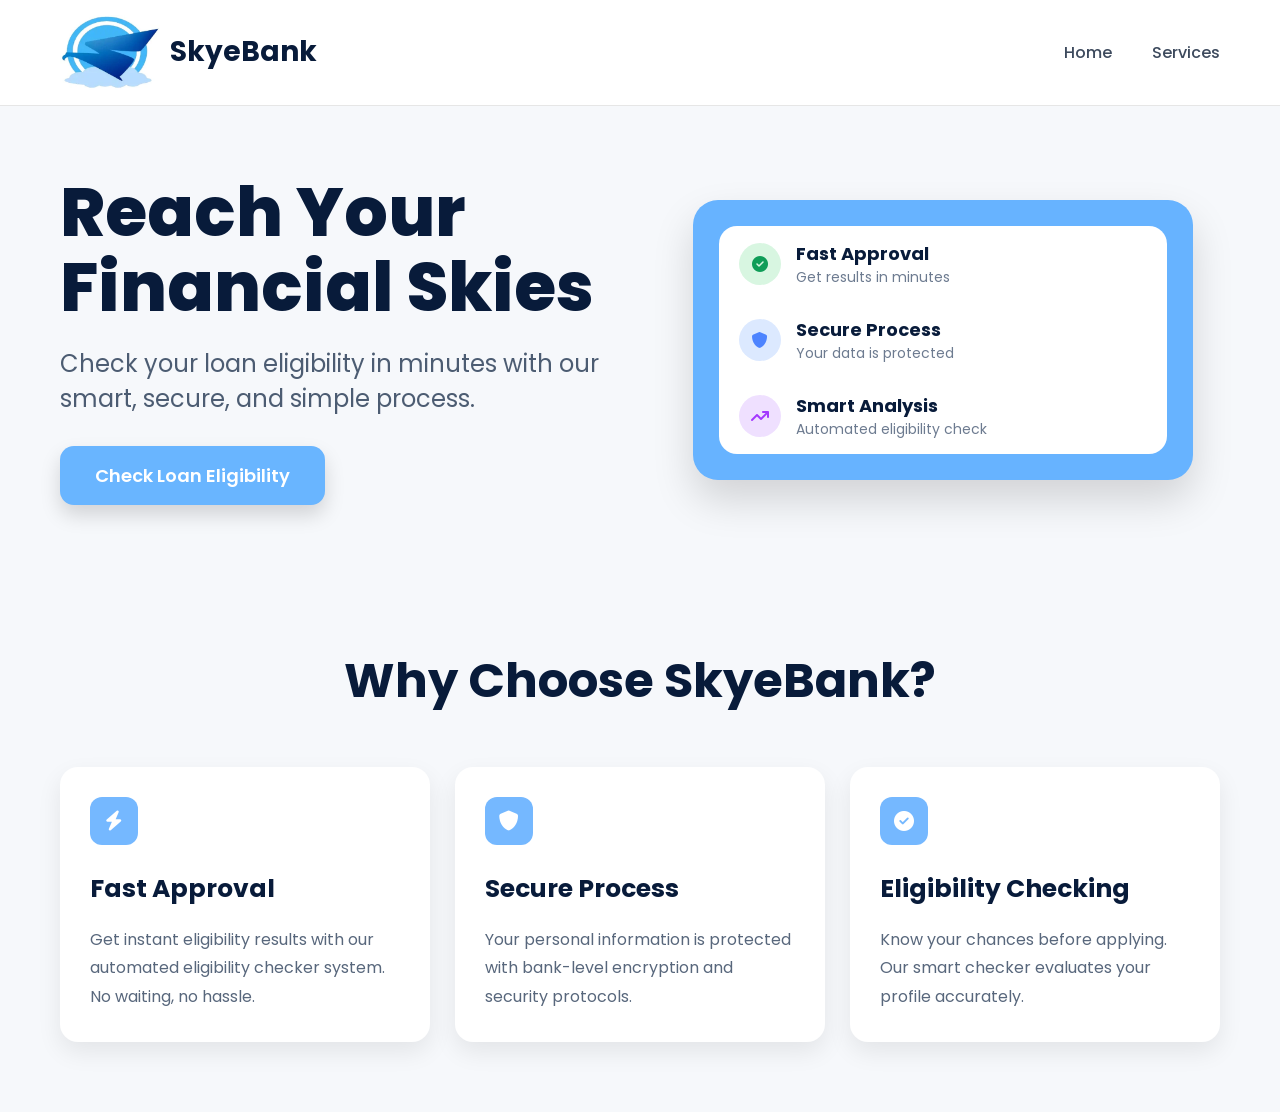
==== index.html @ 3ec3d8d0 "Intial Progress" ====
<!DOCTYPE html>
<html lang="en">
<head>
<meta charset="UTF-8">
<meta name="viewport" content="width=device-width, initial-scale=1.0">
<title>SkyeBank</title>

<link rel="stylesheet" href="style.css">

<!-- Google Font -->
<link href="https://fonts.googleapis.com/css2?family=Poppins:wght@300;400;500;600;700;800&display=swap" rel="stylesheet">

<!-- Font Awesome Icons -->
<link rel="stylesheet"
href="https://cdnjs.cloudflare.com/ajax/libs/font-awesome/6.5.1/css/all.min.css">

</head>
<body>

<!-- Navbar -->
<header>
    <nav class="navbar">
        <div class="logo">
            <img src="./images/SkyeBank Logo copy.webp" alt="SkyeBank Logo">
            <h2>SkyeBank</h2>
        </div>

        <ul class="nav-links">
            <li><a href="#">Home</a></li>
            <li><a href="#">Services</a></li>
        </ul>
    </nav>
</header>

<!-- Hero Section -->
<section class="hero">

    <div class="hero-content">
        <h1>
            Reach Your <br>
            Financial Skies
        </h1>

        <p>
            Check your loan eligibility in minutes with our smart,
            secure, and simple process.
        </p>

        <button id="checkBtn">
            Check Loan Eligibility
        </button>
    </div>

    <div class="hero-card">

        <div class="info-box">

            <div class="info-item">
                <div class="icon success">
                    <i class="fa-solid fa-circle-check"></i>
                </div>

                <div>
                    <h4>Fast Approval</h4>
                    <p>Get results in minutes</p>
                </div>
            </div>

            <div class="info-item">
                <div class="icon secure">
                    <i class="fa-solid fa-shield"></i>
                </div>

                <div>
                    <h4>Secure Process</h4>
                    <p>Your data is protected</p>
                </div>
            </div>

            <div class="info-item">
                <div class="icon analysis">
                    <i class="fa-solid fa-arrow-trend-up"></i>
                </div>

                <div>
                    <h4>Smart Analysis</h4>
                    <p>Automated eligibility check</p>
                </div>
            </div>

        </div>
    </div>

</section>

<!-- Why Choose Section -->
<section class="features">

    <h2>Why Choose SkyeBank?</h2>

    <div class="feature-container">

        <div class="feature-card">

            <div class="feature-icon">
                <i class="fa-solid fa-bolt"></i>
            </div>

            <h3>Fast Approval</h3>

            <p>
                Get instant eligibility results with our automated
                eligibility checker system. No waiting, no hassle.
            </p>

        </div>

        <div class="feature-card">

            <div class="feature-icon">
                <i class="fa-solid fa-shield"></i>
            </div>

            <h3>Secure Process</h3>

            <p>
                Your personal information is protected with bank-level
                encryption and security protocols.
            </p>

        </div>

        <div class="feature-card">

            <div class="feature-icon">
                <i class="fa-solid fa-circle-check"></i>
            </div>

            <h3>Eligibility Checking</h3>

            <p>
                Know your chances before applying. Our smart checker
                evaluates your profile accurately.
            </p>

        </div>

    </div>

</section>

<script src="script.js"></script>

</body>
</html>
---- style.css ----
*{
    margin:0;
    padding:0;
    box-sizing:border-box;
    font-family:'Poppins', sans-serif;
}

body{
    background:#f6f8fb;
    color:#081b3a;
}

/* NAVBAR */

.navbar{
    display:flex;
    justify-content:space-between;
    align-items:center;
    padding:15px 60px;
    background:white;
    border-bottom:1px solid #e6e6e6;
}

.logo{
    display:flex;
    align-items:center;
    gap:10px;
}

.logo img{
    width:100px;
}

.logo h2{
    font-size:28px;
    font-weight:700;
}

.nav-links{
    display:flex;
    gap:40px;
    list-style:none;
}

.nav-links a{
    text-decoration:none;
    color:#3d4a5d;
    font-weight:500;
}

.nav-links a:hover{
    color:#4da3ff;
}

/* HERO */

.hero{
    max-width:1200px;
    margin:auto;
    padding:70px 20px;
    display:flex;
    justify-content:space-between;
    align-items:center;
    gap:50px;
}

.hero-content{
    flex:1;
}

.hero-content h1{
    font-size:68px;
    line-height:1.1;
    font-weight:800;
    margin-bottom:20px;
}

.hero-content p{
    font-size:24px;
    color:#4c5c72;
    max-width:650px;
    margin-bottom:30px;
}

.hero-content button{
    border:none;
    background:#69b5ff;
    color:white;
    padding:16px 35px;
    border-radius:14px;
    font-size:18px;
    font-weight:600;
    cursor:pointer;
    box-shadow:0 10px 20px rgba(0,0,0,.15);
    transition:.3s;
}

.hero-content button:hover{
    transform:translateY(-3px);
    background:#4ca3ff;
}

/* RIGHT CARD */

.hero-card{
    flex:1;
    display:flex;
    justify-content:center;
}

.info-box{
    width:100%;
    max-width:500px;
    background:#67b3ff;
    padding:26px;
    border-radius:25px;
    box-shadow:0 20px 40px rgba(0,0,0,.15);
}

.info-box > div{
    background:white;
}

.info-item{
    display:flex;
    align-items:center;
    gap:15px;
    background:white;
    padding:14px 20px;
}

.info-item:first-child{
    border-radius:18px 18px 0 0;
}

.info-item:last-child{
    border-radius:0 0 18px 18px;
}

.icon{
    width:42px;
    height:42px;
    border-radius:50%;
    display:flex;
    justify-content:center;
    align-items:center;
}

.success{
    background:#d8f6e1;
    color:#0f9d58;
}

.secure{
    background:#dce9ff;
    color:#4d84ff;
}

.analysis{
    background:#efe0ff;
    color:#a337ff;
}

.info-item h4{
    font-size:18px;
}

.info-item p{
    color:#6d7b90;
    font-size:14px;
}

/* FEATURES */

.features{
    padding:70px 20px;
    max-width:1200px;
    margin:auto;
}

.features h2{
    text-align:center;
    font-size:48px;
    margin-bottom:50px;
}

.feature-container{
    display:grid;
    grid-template-columns:repeat(3,1fr);
    gap:25px;
}

.feature-card{
    background:white;
    padding:30px;
    border-radius:18px;
    box-shadow:0 10px 25px rgba(0,0,0,.08);
    transition:.3s;
}

.feature-card:hover{
    transform:translateY(-8px);
}

.feature-icon{
    width:48px;
    height:48px;
    border-radius:12px;
    background:#75b8ff;
    color:white;
    display:flex;
    justify-content:center;
    align-items:center;
    font-size:20px;
    margin-bottom:25px;
}

.feature-card h3{
    margin-bottom:18px;
    font-size:25px;
}

.feature-card p{
    line-height:1.8;
    color:#58677c;
}

/* RESPONSIVE */

@media(max-width:992px){

    .hero{
        flex-direction:column;
        text-align:center;
    }

    .hero-content h1{
        font-size:55px;
    }

    .feature-container{
        grid-template-columns:1fr;
    }
}

@media(max-width:768px){

    .navbar{
        padding:15px 20px;
    }

    .hero-content h1{
        font-size:42px;
    }

    .hero-content p{
        font-size:18px;
    }

    .features h2{
        font-size:34px;
    }
}
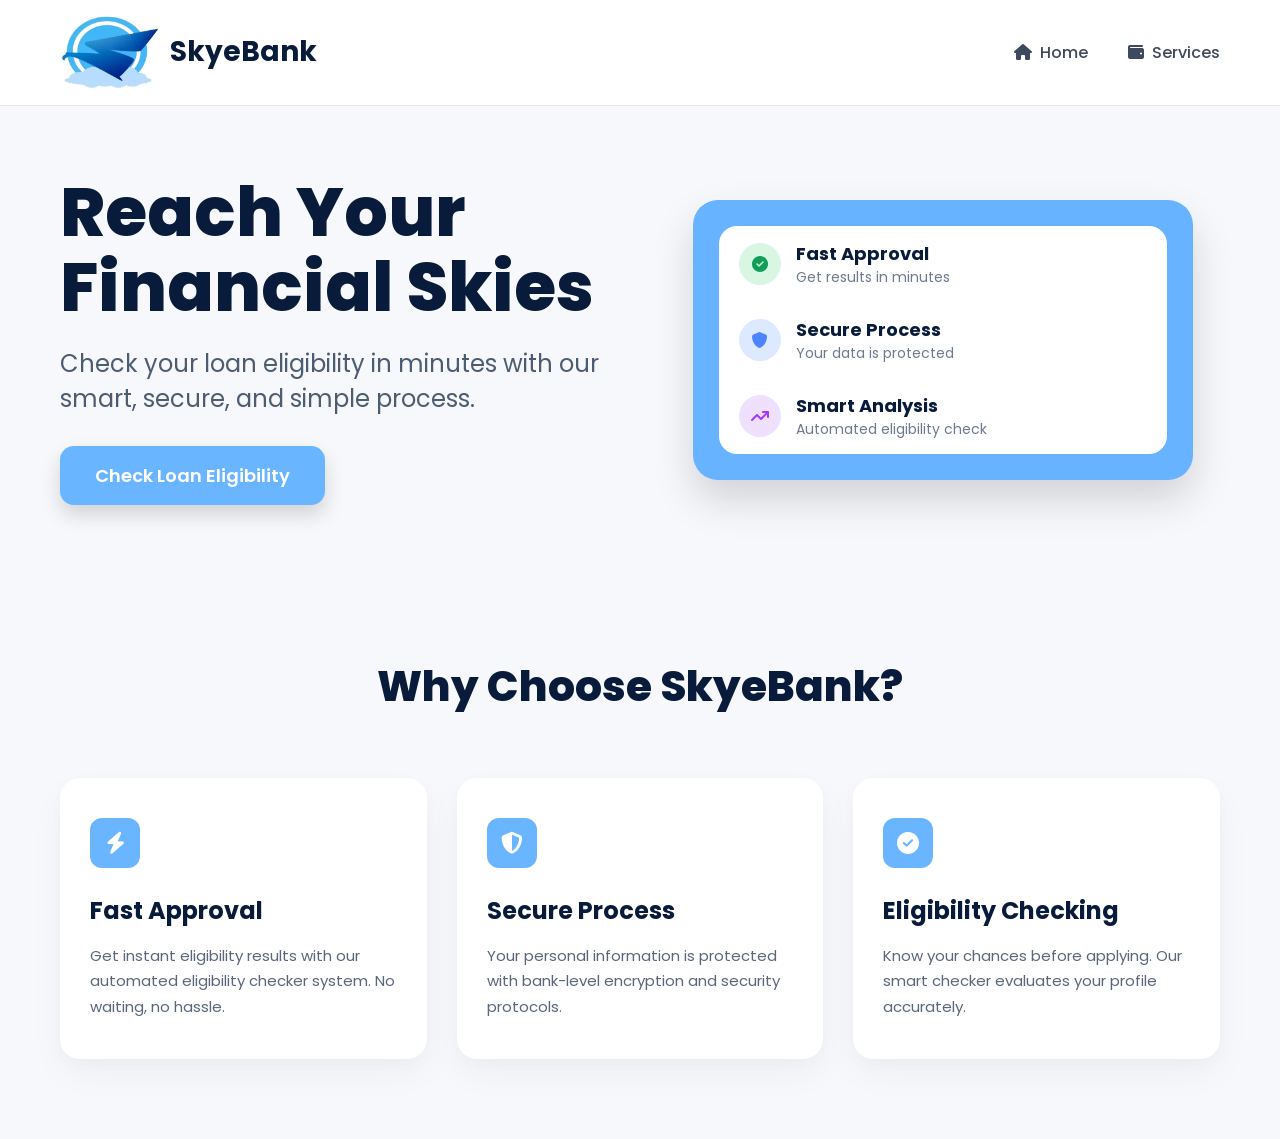
==== commit e3c6fae0: "frontend UI/UX home landing page and services" ====
--- a/index.html
+++ b/index.html
@@ -1,155 +1,119 @@
 <!DOCTYPE html>
 <html lang="en">
 <head>
-<meta charset="UTF-8">
-<meta name="viewport" content="width=device-width, initial-scale=1.0">
-<title>SkyeBank</title>
+    <meta charset="UTF-8">
+    <meta name="viewport" content="width=device-width, initial-scale=1.0">
+    <title>SkyeBank - Home</title>
 
-<link rel="stylesheet" href="style.css">
-
-<!-- Google Font -->
-<link href="https://fonts.googleapis.com/css2?family=Poppins:wght@300;400;500;600;700;800&display=swap" rel="stylesheet">
-
-<!-- Font Awesome Icons -->
-<link rel="stylesheet"
-href="https://cdnjs.cloudflare.com/ajax/libs/font-awesome/6.5.1/css/all.min.css">
-
+    <link rel="stylesheet" href="style.css">
+    <link href="https://fonts.googleapis.com/css2?family=Poppins:wght@300;400;500;600;700;800&display=swap" rel="stylesheet">
+    <link rel="stylesheet" href="https://cdnjs.cloudflare.com/ajax/libs/font-awesome/6.5.1/css/all.min.css">
 </head>
 <body>
 
-<!-- Navbar -->
-<header>
-    <nav class="navbar">
-        <div class="logo">
-            <img src="./images/SkyeBank Logo copy.webp" alt="SkyeBank Logo">
-            <h2>SkyeBank</h2>
+    <header>
+        <nav class="navbar">
+            <div class="logo">
+                <img src="./images/SkyeBank Logo copy.webp" alt="SkyeBank Logo">
+                <h2>SkyeBank</h2>
+            </div>
+           <ul class="nav-links">
+        <!-- Home Icon (fa-house) -->
+        <li><a href="index.html"><i class="fa-solid fa-house"></i>Home</a></li>
+    
+        <!-- Services/Banking Icon (fa-wallet or fa-briefcase) -->
+         <li><a href="services.html"><i class="fa-solid fa-wallet"></i>Services</a></li>
+        </ul>
+        </nav>
+    </header>
+
+    <section class="hero">
+        <div class="hero-content">
+            <h1>
+                Reach Your <br>
+                Financial Skies
+            </h1>
+            <p>
+                Check your loan eligibility in minutes with our smart, secure, and simple process.
+            </p>
+            <a href="services.html" class="hero-btn">
+                Check Loan Eligibility
+            </a>
         </div>
 
-        <ul class="nav-links">
-            <li><a href="#">Home</a></li>
-            <li><a href="#">Services</a></li>
-        </ul>
-    </nav>
-</header>
-
-<!-- Hero Section -->
-<section class="hero">
-
-    <div class="hero-content">
-        <h1>
-            Reach Your <br>
-            Financial Skies
-        </h1>
-
-        <p>
-            Check your loan eligibility in minutes with our smart,
-            secure, and simple process.
-        </p>
-
-        <button id="checkBtn">
-            Check Loan Eligibility
-        </button>
-    </div>
-
-    <div class="hero-card">
-
-        <div class="info-box">
-
-            <div class="info-item">
-                <div class="icon success">
-                    <i class="fa-solid fa-circle-check"></i>
+        <div class="hero-card">
+            <div class="info-box">
+                <div class="info-item">
+                    <div class="icon success">
+                        <i class="fa-solid fa-circle-check"></i>
+                    </div>
+                    <div>
+                        <h4>Fast Approval</h4>
+                        <p>Get results in minutes</p>
+                    </div>
                 </div>
 
-                <div>
-                    <h4>Fast Approval</h4>
-                    <p>Get results in minutes</p>
+                <div class="info-item">
+                    <div class="icon secure">
+                        <i class="fa-solid fa-shield"></i>
+                    </div>
+                    <div>
+                        <h4>Secure Process</h4>
+                        <p>Your data is protected</p>
+                    </div>
+                </div>
+
+                <div class="info-item">
+                    <div class="icon analysis">
+                        <i class="fa-solid fa-arrow-trend-up"></i>
+                    </div>
+                    <div>
+                        <h4>Smart Analysis</h4>
+                        <p>Automated eligibility check</p>
+                    </div>
                 </div>
             </div>
+        </div>
+    </section>
 
-            <div class="info-item">
-                <div class="icon secure">
-                    <i class="fa-solid fa-shield"></i>
-                </div>
-
-                <div>
-                    <h4>Secure Process</h4>
-                    <p>Your data is protected</p>
-                </div>
-            </div>
-
-            <div class="info-item">
-                <div class="icon analysis">
-                    <i class="fa-solid fa-arrow-trend-up"></i>
-                </div>
-
-                <div>
-                    <h4>Smart Analysis</h4>
-                    <p>Automated eligibility check</p>
-                </div>
-            </div>
-
-        </div>
-    </div>
-
-</section>
-
-<!-- Why Choose Section -->
-<section class="features">
-
+   <section class="features">
     <h2>Why Choose SkyeBank?</h2>
 
     <div class="feature-container">
-
         <div class="feature-card">
-
             <div class="feature-icon">
                 <i class="fa-solid fa-bolt"></i>
             </div>
-
             <h3>Fast Approval</h3>
-
             <p>
-                Get instant eligibility results with our automated
-                eligibility checker system. No waiting, no hassle.
+                Get instant eligibility results with our automated eligibility checker system. 
+                No waiting, no hassle.
             </p>
-
         </div>
 
         <div class="feature-card">
-
             <div class="feature-icon">
-                <i class="fa-solid fa-shield"></i>
+                <i class="fa-solid fa-shield-halved"></i>
             </div>
-
             <h3>Secure Process</h3>
-
             <p>
-                Your personal information is protected with bank-level
-                encryption and security protocols.
+                Your personal information is protected with bank-level encryption and 
+                security protocols.
             </p>
-
         </div>
 
         <div class="feature-card">
-
             <div class="feature-icon">
                 <i class="fa-solid fa-circle-check"></i>
             </div>
-
             <h3>Eligibility Checking</h3>
-
             <p>
-                Know your chances before applying. Our smart checker
-                evaluates your profile accurately.
+                Know your chances before applying. Our smart checker evaluates your profile accurately.
             </p>
-
         </div>
-
     </div>
-
 </section>
 
-<script src="script.js"></script>
-
+    <script src="script.js"></script>
 </body>
 </html>
--- a/style.css
+++ b/style.css
@@ -1,263 +1,329 @@
-*{
-    margin:0;
-    padding:0;
-    box-sizing:border-box;
-    font-family:'Poppins', sans-serif;
-}
-
-body{
-    background:#f6f8fb;
-    color:#081b3a;
+* {
+    margin: 0;
+    padding: 0;
+    box-sizing: border-box;
+    font-family: 'Poppins', sans-serif;
+}
+
+body {
+    background: #f6f8fb;
+    color: #081b3a;
+}
+
+html {
+    scroll-behavior: smooth;
 }
 
 /* NAVBAR */
-
-.navbar{
-    display:flex;
-    justify-content:space-between;
-    align-items:center;
-    padding:15px 60px;
-    background:white;
-    border-bottom:1px solid #e6e6e6;
-}
-
-.logo{
-    display:flex;
-    align-items:center;
-    gap:10px;
-}
-
-.logo img{
-    width:100px;
-}
-
-.logo h2{
-    font-size:28px;
-    font-weight:700;
-}
-
-.nav-links{
-    display:flex;
-    gap:40px;
-    list-style:none;
-}
-
-.nav-links a{
-    text-decoration:none;
-    color:#3d4a5d;
-    font-weight:500;
-}
-
-.nav-links a:hover{
-    color:#4da3ff;
+.navbar {
+    display: flex;
+    justify-content: space-between;
+    align-items: center;
+    padding: 15px 60px;
+    background: white;
+    border-bottom: 1px solid #e6e6e6;
+}
+
+.logo {
+    display: flex;
+    align-items: center;
+    gap: 10px;
+}
+
+.logo img {
+    width: 100px;
+}
+
+.logo h2 {
+    font-size: 28px;
+    font-weight: 700;
+}
+
+.nav-links {
+    display: flex;
+    gap: 40px;
+    list-style: none;
+}
+
+.nav-links a {
+    text-decoration: none;
+    color: #3d4a5d;
+    font-weight: 500;
+}
+
+.nav-links a:hover {
+    color: #4da3ff;
+}
+
+/* Add space between navbar icons and text */
+.nav-links a i {
+    margin-right: 8px; /* Pushes the text away from the icon slightly */
+    font-size: 16px;   /* Matches the icon size to your font nicely */
+    transition: 0.3s;  /* Keeps the smooth hover effect you built */
 }
 
 /* HERO */
-
-.hero{
-    max-width:1200px;
-    margin:auto;
-    padding:70px 20px;
-    display:flex;
-    justify-content:space-between;
-    align-items:center;
-    gap:50px;
-}
-
-.hero-content{
-    flex:1;
-}
-
-.hero-content h1{
-    font-size:68px;
-    line-height:1.1;
-    font-weight:800;
-    margin-bottom:20px;
-}
-
-.hero-content p{
-    font-size:24px;
-    color:#4c5c72;
-    max-width:650px;
-    margin-bottom:30px;
-}
-
-.hero-content button{
-    border:none;
-    background:#69b5ff;
-    color:white;
-    padding:16px 35px;
-    border-radius:14px;
-    font-size:18px;
-    font-weight:600;
-    cursor:pointer;
-    box-shadow:0 10px 20px rgba(0,0,0,.15);
-    transition:.3s;
-}
-
-.hero-content button:hover{
-    transform:translateY(-3px);
-    background:#4ca3ff;
+.hero {
+    max-width: 1200px;
+    margin: auto;
+    padding: 70px 20px;
+    display: flex;
+    justify-content: space-between;
+    align-items: center;
+    gap: 50px;
+}
+
+.hero-content {
+    flex: 1;
+}
+
+.hero-content h1 {
+    font-size: 68px;
+    line-height: 1.1;
+    font-weight: 800;
+    margin-bottom: 20px;
+}
+
+.hero-content p {
+    font-size: 24px;
+    color: #4c5c72;
+    max-width: 650px;
+    margin-bottom: 30px;
+}
+
+.hero-content .hero-btn {
+    display: inline-block;
+    border: none;
+    background: #69b5ff;
+    color: white;
+    padding: 16px 35px;
+    border-radius: 14px;
+    font-size: 18px;
+    font-weight: 600;
+    cursor: pointer;
+    text-decoration: none;
+    box-shadow: 0 10px 20px rgba(0,0,0,.15);
+    transition: .3s;
+}
+
+.hero-content .hero-btn:hover {
+    transform: translateY(-3px);
+    background: #4ca3ff;
 }
 
 /* RIGHT CARD */
-
-.hero-card{
-    flex:1;
-    display:flex;
-    justify-content:center;
-}
-
-.info-box{
-    width:100%;
-    max-width:500px;
-    background:#67b3ff;
-    padding:26px;
-    border-radius:25px;
-    box-shadow:0 20px 40px rgba(0,0,0,.15);
-}
-
-.info-box > div{
-    background:white;
-}
-
-.info-item{
-    display:flex;
-    align-items:center;
-    gap:15px;
-    background:white;
-    padding:14px 20px;
-}
-
-.info-item:first-child{
-    border-radius:18px 18px 0 0;
-}
-
-.info-item:last-child{
-    border-radius:0 0 18px 18px;
-}
-
-.icon{
-    width:42px;
-    height:42px;
-    border-radius:50%;
-    display:flex;
-    justify-content:center;
-    align-items:center;
-}
-
-.success{
-    background:#d8f6e1;
-    color:#0f9d58;
-}
-
-.secure{
-    background:#dce9ff;
-    color:#4d84ff;
-}
-
-.analysis{
-    background:#efe0ff;
-    color:#a337ff;
-}
-
-.info-item h4{
-    font-size:18px;
-}
-
-.info-item p{
-    color:#6d7b90;
-    font-size:14px;
-}
-
-/* FEATURES */
-
-.features{
-    padding:70px 20px;
-    max-width:1200px;
-    margin:auto;
-}
-
-.features h2{
-    text-align:center;
-    font-size:48px;
-    margin-bottom:50px;
-}
-
-.feature-container{
-    display:grid;
-    grid-template-columns:repeat(3,1fr);
-    gap:25px;
-}
-
-.feature-card{
-    background:white;
-    padding:30px;
-    border-radius:18px;
-    box-shadow:0 10px 25px rgba(0,0,0,.08);
-    transition:.3s;
-}
-
-.feature-card:hover{
-    transform:translateY(-8px);
-}
-
-.feature-icon{
-    width:48px;
-    height:48px;
-    border-radius:12px;
-    background:#75b8ff;
-    color:white;
-    display:flex;
-    justify-content:center;
-    align-items:center;
-    font-size:20px;
-    margin-bottom:25px;
-}
-
-.feature-card h3{
-    margin-bottom:18px;
-    font-size:25px;
-}
-
-.feature-card p{
-    line-height:1.8;
-    color:#58677c;
+.hero-card {
+    flex: 1;
+    display: flex;
+    justify-content: center;
+}
+
+.info-box {
+    width: 100%;
+    max-width: 500px;
+    background: #67b3ff;
+    padding: 26px;
+    border-radius: 25px;
+    box-shadow: 0 20px 40px rgba(0,0,0,.15);
+}
+
+.info-box > div {
+    background: white;
+}
+
+.info-item {
+    display: flex;
+    align-items: center;
+    gap: 15px;
+    background: white;
+    padding: 14px 20px;
+}
+
+.info-item:first-child {
+    border-radius: 18px 18px 0 0;
+}
+
+.info-item:last-child {
+    border-radius: 0 0 18px 18px;
+}
+
+.icon {
+    width: 42px;
+    height: 42px;
+    border-radius: 50%;
+    display: flex;
+    justify-content: center;
+    align-items: center;
+}
+
+.success {
+    background: #d8f6e1;
+    color: #0f9d58;
+}
+
+.secure {
+    background: #dce9ff;
+    color: #4d84ff;
+}
+
+.analysis {
+    background: #efe0ff;
+    color: #a337ff;
+}
+
+.info-item h4 {
+    font-size: 18px;
+}
+
+.info-item p {
+    color: #6d7b90;
+    font-size: 14px;
+}
+
+/* Subtle lifted effect when the user hovers over a card */
+.feature-card:hover {
+    transform: translateY(-6px);
+    box-shadow: 0 20px 40px rgba(0, 0, 0, 0.08);
+}
+
+.feature-icon {
+    width: 50px;
+    height: 50px;
+    border-radius: 12px;
+    background: #69b5ff; /* Matches your hero button color */
+    color: #ffffff;
+    display: flex;
+    justify-content: center;
+    align-items: center;
+    font-size: 22px;
+    margin-bottom: 25px;
+}
+
+.feature-card h3 {
+    font-size: 24px;
+    font-weight: 700;
+    color: #081b3a;
+    margin-bottom: 15px;
+}
+
+.feature-card p {
+    font-size: 15px;
+    line-height: 1.7;
+    color: #58677c;
+}
+
+/* Responsive design adjustments for smaller screens */
+@media (max-width: 992px) {
+    .feature-container {
+        grid-template-columns: 1fr;
+        gap: 25px;
+    }
+    
+    .features h2 {
+        font-size: 34px;
+        margin-bottom: 40px;
+    }
 }
 
 /* RESPONSIVE */
-
-@media(max-width:992px){
-
-    .hero{
-        flex-direction:column;
-        text-align:center;
-    }
-
-    .hero-content h1{
-        font-size:55px;
-    }
-
-    .feature-container{
-        grid-template-columns:1fr;
-    }
-}
-
-@media(max-width:768px){
-
-    .navbar{
-        padding:15px 20px;
-    }
-
-    .hero-content h1{
-        font-size:42px;
-    }
-
-    .hero-content p{
-        font-size:18px;
-    }
-
-    .features h2{
-        font-size:34px;
+@media(max-width: 992px) {
+    .hero {
+        flex-direction: column;
+        text-align: center;
+    }
+    .hero-content h1 {
+        font-size: 55px;
+    }
+    .feature-container {
+        grid-template-columns: 1fr;
+    }
+}
+
+@media(max-width: 768px) {
+    .navbar {
+        padding: 15px 20px;
+    }
+    .hero-content h1 {
+        font-size: 42px;
+    }
+    .hero-content p {
+        font-size: 18px;
+    }
+    .features h2 {
+        font-size: 34px;
+    }
+}
+
+/*  WHY CHOOSE SKYEBANK SECTION STYLES*/
+
+.features {
+    max-width: 1200px;
+    margin: 0 auto;
+    padding: 80px 20px;
+}
+
+.features h2 {
+    text-align: center;
+    font-size: 42px;
+    font-weight: 800;
+    color: #081b3a;
+    margin-bottom: 60px;
+}
+
+.feature-container {
+    display: grid;
+    grid-template-columns: repeat(3, 1fr);
+    gap: 30px;
+}
+
+.feature-card {
+    background: #ffffff;
+    padding: 40px 30px;
+    border-radius: 20px;
+    box-shadow: 0 15px 35px rgba(0, 0, 0, 0.04), 0 5px 15px rgba(0, 0, 0, 0.02);
+    transition: transform 0.4s cubic-bezier(0.165, 0.84, 0.44, 1), box-shadow 0.4s ease;
+}
+
+.feature-card:hover {
+    transform: translateY(-6px);
+    box-shadow: 0 20px 40px rgba(0, 0, 0, 0.08);
+}
+
+.feature-icon {
+    width: 50px;
+    height: 50px;
+    border-radius: 12px;
+    background: #69b5ff; 
+    color: #ffffff;
+    display: flex;
+    justify-content: center;
+    align-items: center;
+    font-size: 22px;
+    margin-bottom: 25px;
+}
+
+.feature-card h3 {
+    font-size: 24px;
+    font-weight: 700;
+    color: #081b3a;
+    margin-bottom: 15px;
+}
+
+.feature-card p {
+    font-size: 15px;
+    line-height: 1.7;
+    color: #58677c;
+}
+
+/* Responsive design adjustments */
+@media (max-width: 992px) {
+    .feature-container {
+        grid-template-columns: 1fr;
+        gap: 25px;
+    }
+    
+    .features h2 {
+        font-size: 34px;
+        margin-bottom: 40px;
     }
 }
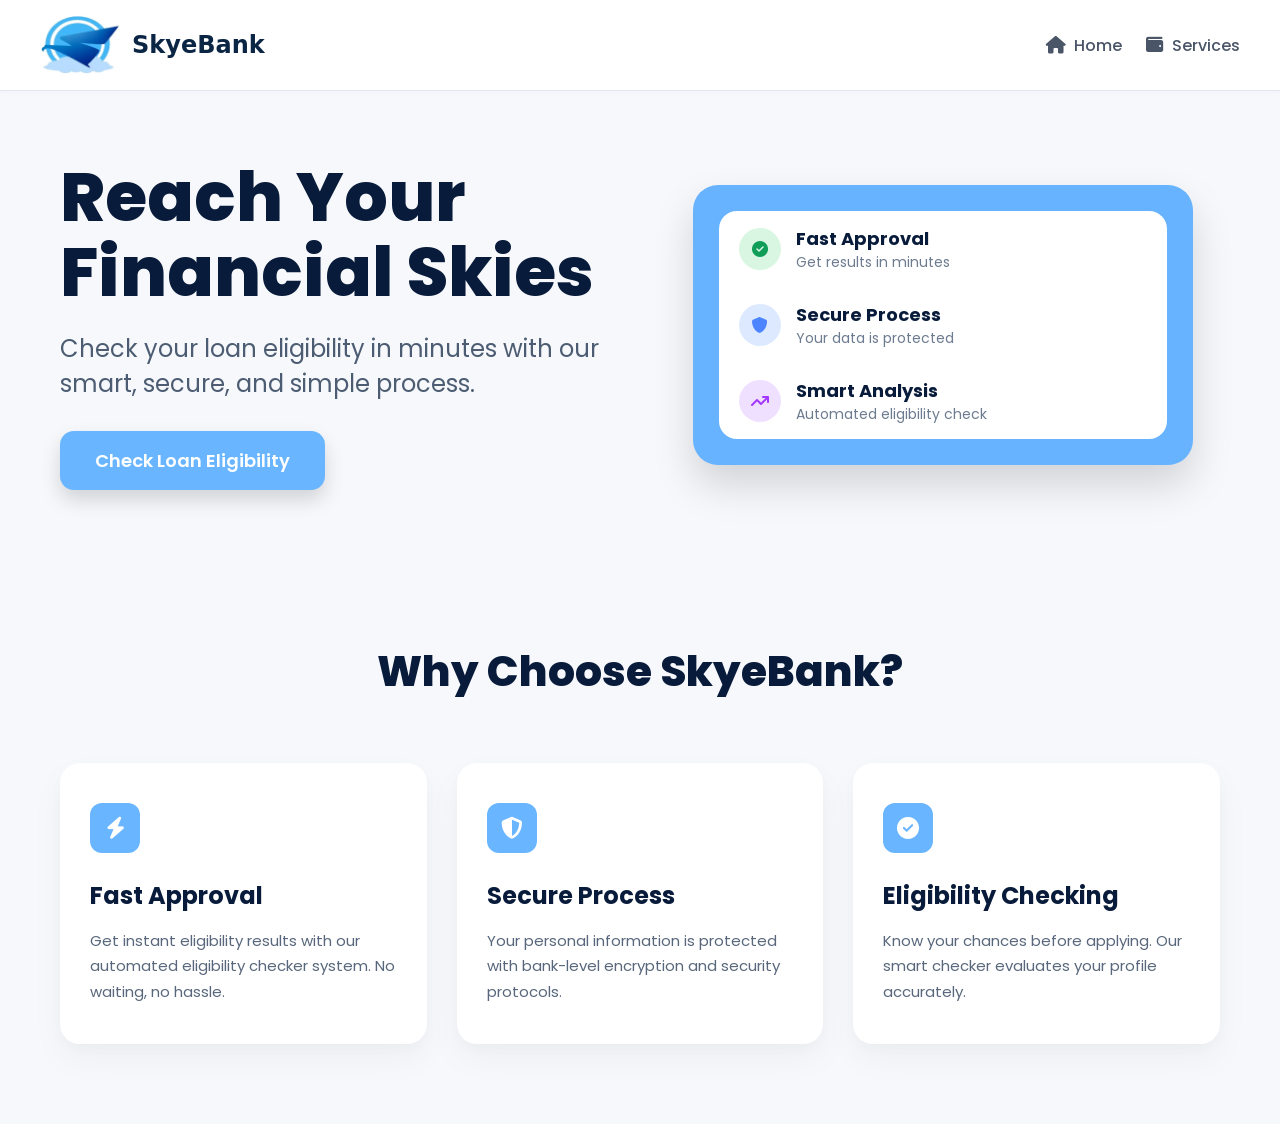
==== commit 08bf3d6e: "progress" ====
--- a/index.html
+++ b/index.html
@@ -11,20 +11,16 @@
 </head>
 <body>
 
-    <header>
-        <nav class="navbar">
-            <div class="logo">
-                <img src="./images/SkyeBank Logo copy.webp" alt="SkyeBank Logo">
-                <h2>SkyeBank</h2>
-            </div>
-           <ul class="nav-links">
-        <!-- Home Icon (fa-house) -->
-        <li><a href="index.html"><i class="fa-solid fa-house"></i>Home</a></li>
-    
-        <!-- Services/Banking Icon (fa-wallet or fa-briefcase) -->
-         <li><a href="services.html"><i class="fa-solid fa-wallet"></i>Services</a></li>
-        </ul>
-        </nav>
+    <header class="main-header">
+    <a href="index.html" class="logo-container">
+        <img src="images/SkyeBank Logo copy.webp" alt="SkyeBank Logo" class="logo-img">
+        <span class="logo-text">SkyeBank</span>
+    </a>
+
+    <nav class="nav-links">
+        <a href="index.html"><i class="fas fa-home"></i> Home</a>
+        <a href="services.html"><i class="fas fa-wallet"></i> Services</a>
+    </nav>
     </header>
 
     <section class="hero">
--- a/style.css
+++ b/style.css
@@ -14,55 +14,76 @@
     scroll-behavior: smooth;
 }
 
-/* NAVBAR */
-.navbar {
+/* ==========================================================================
+   UNIFIED BRAND HEADER & NAVIGATION STYLES
+   ========================================================================== */
+
+/* Main header row alignment */
+.main-header {
     display: flex;
     justify-content: space-between;
     align-items: center;
-    padding: 15px 60px;
-    background: white;
-    border-bottom: 1px solid #e6e6e6;
-}
-
-.logo {
-    display: flex;
-    align-items: center;
-    gap: 10px;
-}
-
-.logo img {
-    width: 100px;
-}
-
-.logo h2 {
-    font-size: 28px;
+    padding: 15px 40px;
+    background-color: #ffffff;
+    border-bottom: 1px solid #e2e8f0;
+    box-shadow: 0 2px 4px rgba(0, 0, 0, 0.02);
+}
+
+/* Logo layout structure */
+.logo-container {
+    display: flex;
+    align-items: center;
+    gap: 12px;
+    text-decoration: none;
+}
+
+/* Force the logo image to stay consistently scaled */
+.logo-img {
+    height: 60px; 
+    width: auto;
+    object-fit: contain;
+}
+
+/* SkyeBank Typography styling */
+.logo-text {
+    font-size: 1.5rem;
     font-weight: 700;
-}
-
+    color: #0b2545; /* Dark corporate navy blue */
+    font-family: system-ui, -apple-system, sans-serif;
+}
+
+/* Right-aligned navigation list */
 .nav-links {
     display: flex;
-    gap: 40px;
-    list-style: none;
-}
-
+    align-items: center;
+    gap: 24px;
+}
+
+/* Nav links basic state */
 .nav-links a {
     text-decoration: none;
-    color: #3d4a5d;
+    color: #4a5568; /* Balanced slate text */
     font-weight: 500;
-}
-
-.nav-links a:hover {
-    color: #4da3ff;
-}
-
-/* Add space between navbar icons and text */
+    display: inline-flex;
+    align-items: center;
+    gap: 8px;
+    transition: color 0.2s ease-in-out;
+}
+
+/* Sync icon color to parent link text */
 .nav-links a i {
-    margin-right: 8px; /* Pushes the text away from the icon slightly */
-    font-size: 16px;   /* Matches the icon size to your font nicely */
-    transition: 0.3s;  /* Keeps the smooth hover effect you built */
-}
-
-/* HERO */
+    color: #4a5568;
+    font-size: 1.1rem;
+    transition: color 0.2s ease-in-out;
+}
+
+/* Complete synchronized color swap on hover */
+.nav-links a:hover, 
+.nav-links a:hover i {
+    color: #3b82f6; /* Interactive bright brand blue */
+}
+
+/* HERO SECTION */
 .hero {
     max-width: 1200px;
     margin: auto;
@@ -180,82 +201,7 @@
     font-size: 14px;
 }
 
-/* Subtle lifted effect when the user hovers over a card */
-.feature-card:hover {
-    transform: translateY(-6px);
-    box-shadow: 0 20px 40px rgba(0, 0, 0, 0.08);
-}
-
-.feature-icon {
-    width: 50px;
-    height: 50px;
-    border-radius: 12px;
-    background: #69b5ff; /* Matches your hero button color */
-    color: #ffffff;
-    display: flex;
-    justify-content: center;
-    align-items: center;
-    font-size: 22px;
-    margin-bottom: 25px;
-}
-
-.feature-card h3 {
-    font-size: 24px;
-    font-weight: 700;
-    color: #081b3a;
-    margin-bottom: 15px;
-}
-
-.feature-card p {
-    font-size: 15px;
-    line-height: 1.7;
-    color: #58677c;
-}
-
-/* Responsive design adjustments for smaller screens */
-@media (max-width: 992px) {
-    .feature-container {
-        grid-template-columns: 1fr;
-        gap: 25px;
-    }
-    
-    .features h2 {
-        font-size: 34px;
-        margin-bottom: 40px;
-    }
-}
-
-/* RESPONSIVE */
-@media(max-width: 992px) {
-    .hero {
-        flex-direction: column;
-        text-align: center;
-    }
-    .hero-content h1 {
-        font-size: 55px;
-    }
-    .feature-container {
-        grid-template-columns: 1fr;
-    }
-}
-
-@media(max-width: 768px) {
-    .navbar {
-        padding: 15px 20px;
-    }
-    .hero-content h1 {
-        font-size: 42px;
-    }
-    .hero-content p {
-        font-size: 18px;
-    }
-    .features h2 {
-        font-size: 34px;
-    }
-}
-
-/*  WHY CHOOSE SKYEBANK SECTION STYLES*/
-
+/* WHY CHOOSE SKYEBANK SECTION STYLES */
 .features {
     max-width: 1200px;
     margin: 0 auto;
@@ -315,15 +261,33 @@
     color: #58677c;
 }
 
-/* Responsive design adjustments */
+/* RESPONSIVE MEDIA QUERIES */
 @media (max-width: 992px) {
+    .hero {
+        flex-direction: column;
+        text-align: center;
+    }
+    .hero-content h1 {
+        font-size: 55px;
+    }
     .feature-container {
         grid-template-columns: 1fr;
         gap: 25px;
     }
-    
     .features h2 {
         font-size: 34px;
         margin-bottom: 40px;
     }
+}
+
+@media (max-width: 768px) {
+    .main-header {
+        padding: 15px 20px;
+    }
+    .hero-content h1 {
+        font-size: 42px;
+    }
+    .hero-content p {
+        font-size: 18px;
+    }
 }
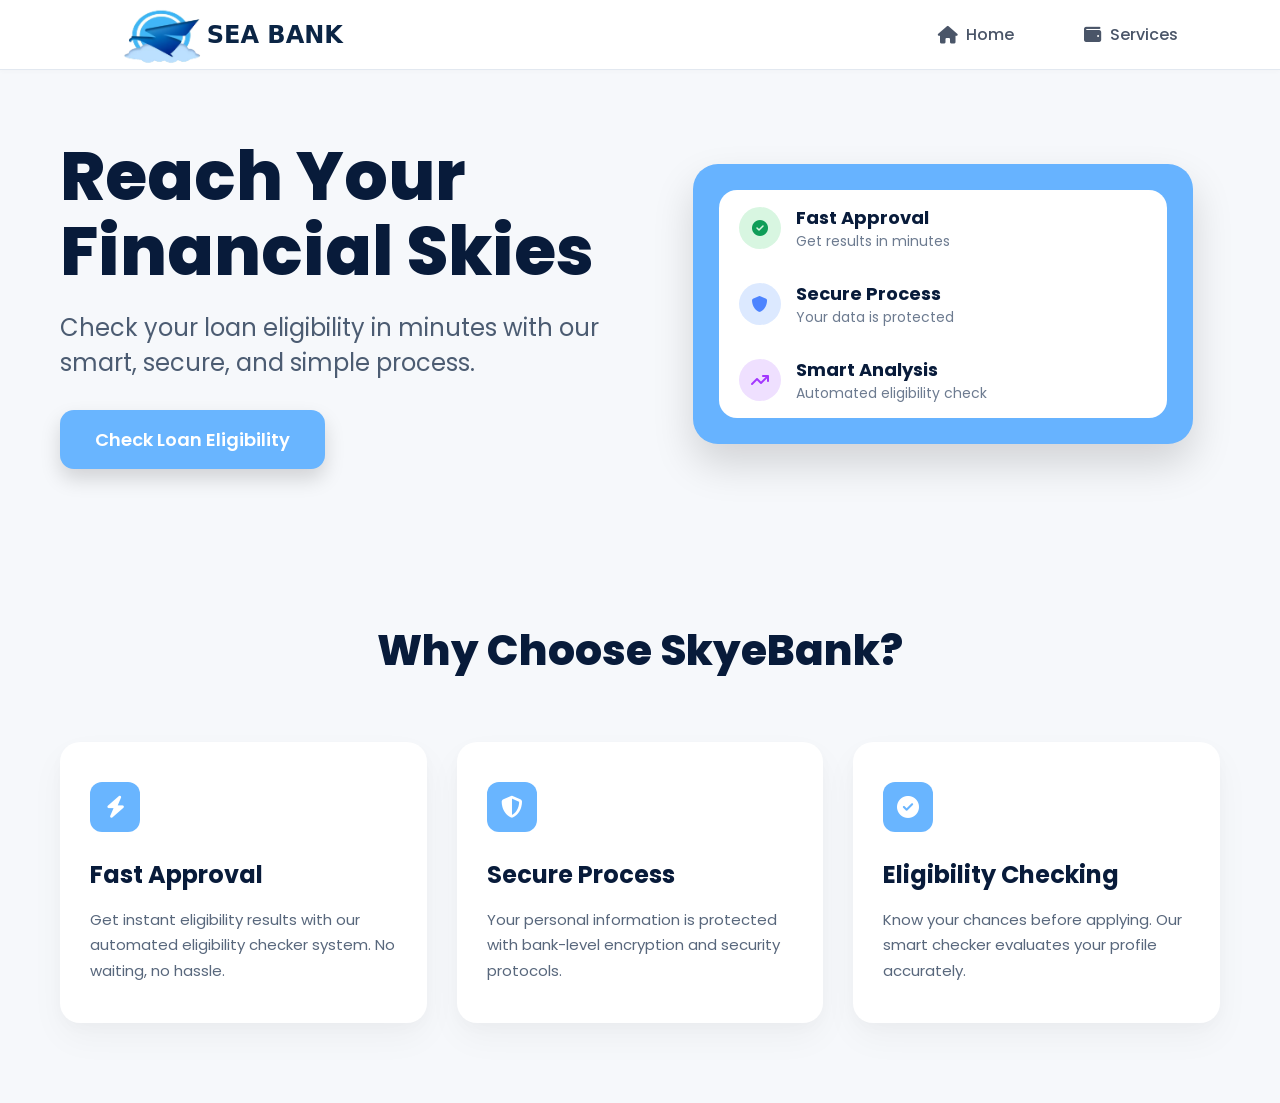
==== commit 4f154ce3: "title lang" ====
--- a/index.html
+++ b/index.html
@@ -14,7 +14,7 @@
     <header class="main-header">
     <a href="index.html" class="logo-container">
         <img src="images/SkyeBank Logo copy.webp" alt="SkyeBank Logo" class="logo-img">
-        <span class="logo-text">SkyeBank</span>
+        <span class="logo-text">SEA BANK</span>
     </a>
 
     <nav class="nav-links">
--- a/style.css
+++ b/style.css
@@ -21,9 +21,15 @@
 /* Main header row alignment */
 .main-header {
     display: flex;
-    justify-content: space-between;
-    align-items: center;
-    padding: 15px 40px;
+    justify-content: space-between; 
+    align-items: center;
+    
+    /* THE FIX: 0px on top and bottom, 8% on the sides */
+    padding: 0 8%; 
+    
+    /* Optional: You can force a strict height to ensure it stays slim */
+    height: 70px; 
+    
     background-color: #ffffff;
     border-bottom: 1px solid #e2e8f0;
     box-shadow: 0 2px 4px rgba(0, 0, 0, 0.02);
@@ -33,13 +39,13 @@
 .logo-container {
     display: flex;
     align-items: center;
-    gap: 12px;
+    gap: 1px;
     text-decoration: none;
 }
 
 /* Force the logo image to stay consistently scaled */
 .logo-img {
-    height: 60px; 
+    height: 100px; 
     width: auto;
     object-fit: contain;
 }
@@ -50,13 +56,14 @@
     font-weight: 700;
     color: #0b2545; /* Dark corporate navy blue */
     font-family: system-ui, -apple-system, sans-serif;
+    margin-left: -14px;
 }
 
 /* Right-aligned navigation list */
 .nav-links {
     display: flex;
     align-items: center;
-    gap: 24px;
+    gap: 70px;
 }
 
 /* Nav links basic state */
@@ -80,7 +87,7 @@
 /* Complete synchronized color swap on hover */
 .nav-links a:hover, 
 .nav-links a:hover i {
-    color: #3b82f6; /* Interactive bright brand blue */
+    color: #0073e6; /* Interactive bright brand blue */
 }
 
 /* HERO SECTION */
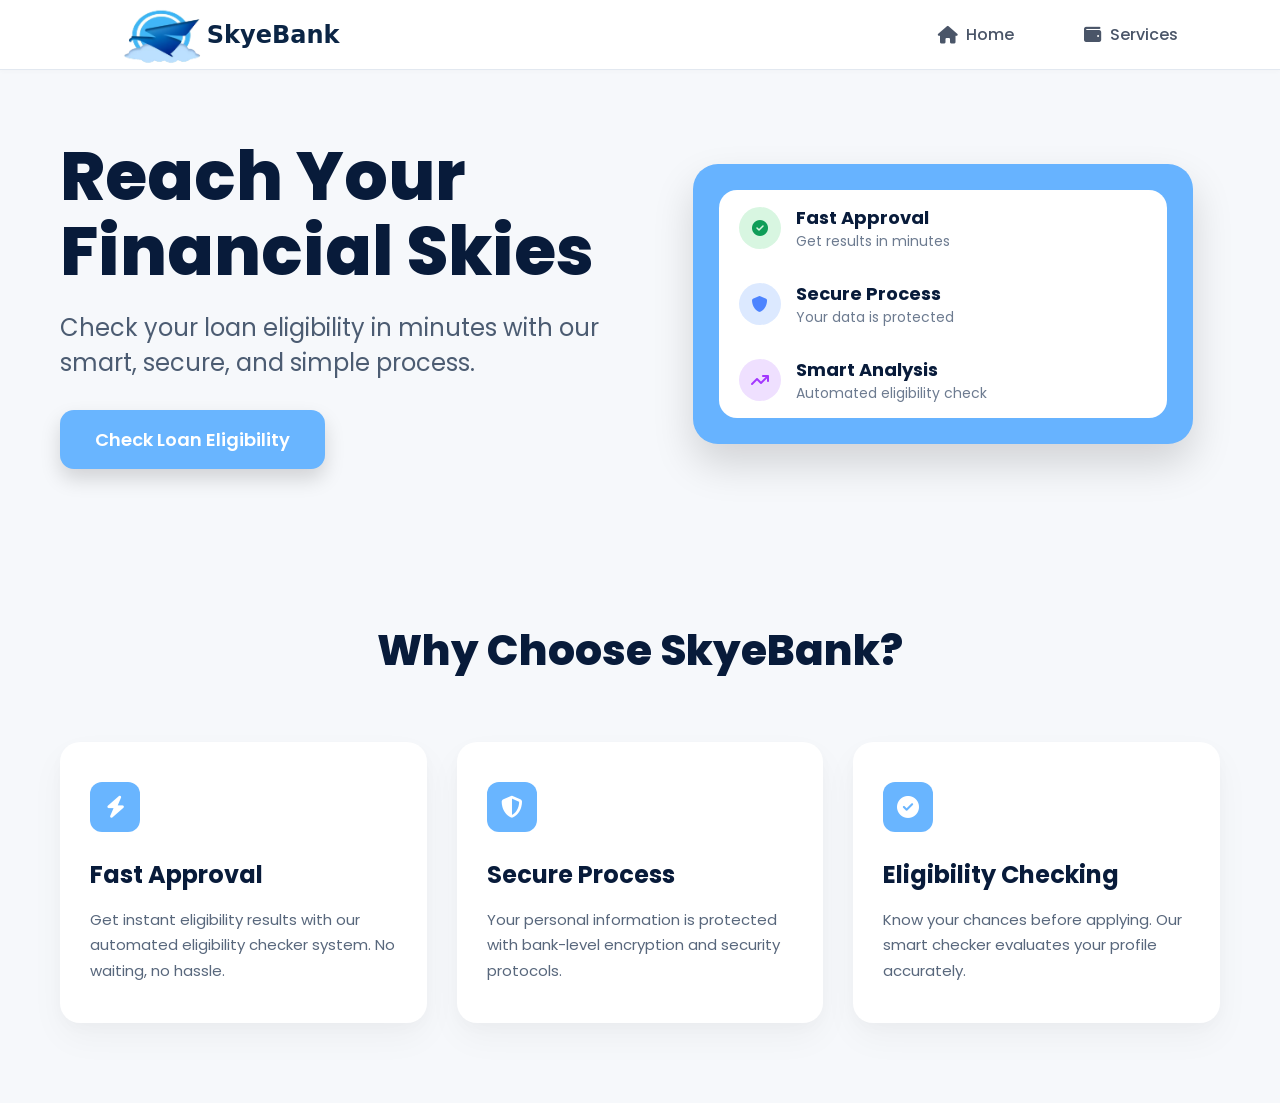
==== commit b203ba4c: "binalik ko lang" ====
--- a/index.html
+++ b/index.html
@@ -14,7 +14,7 @@
     <header class="main-header">
     <a href="index.html" class="logo-container">
         <img src="images/SkyeBank Logo copy.webp" alt="SkyeBank Logo" class="logo-img">
-        <span class="logo-text">SEA BANK</span>
+        <span class="logo-text">SkyeBank</span>
     </a>
 
     <nav class="nav-links">
